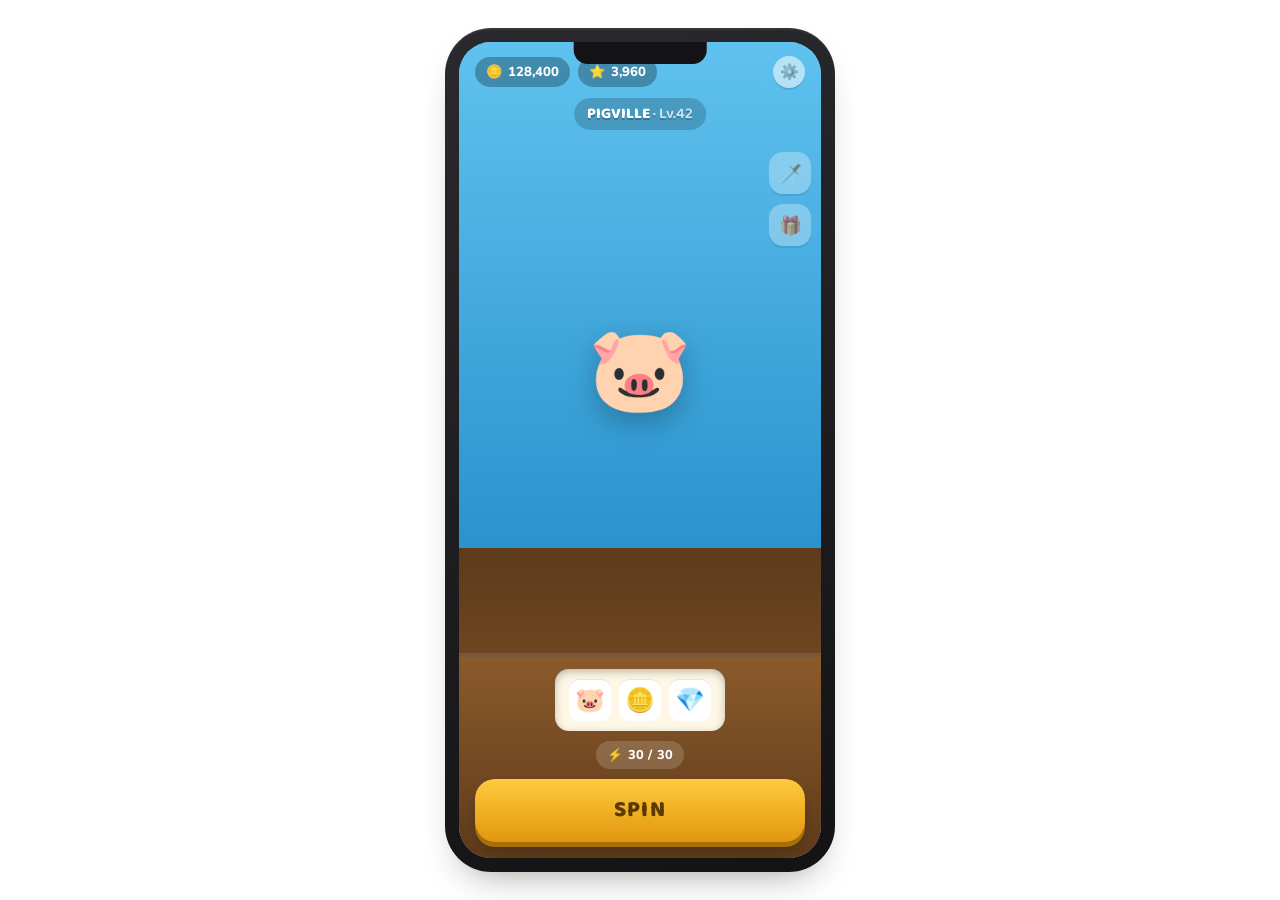
==== prototypes/minefield-scanner/index.html @ 996ea28b "Add Piggy's Minefield Scan live-ops event with playable prototype as project 6" ====
<!doctype html>
<html lang="en">
<head>
<meta charset="utf-8">
<meta name="viewport" content="width=device-width, initial-scale=1, viewport-fit=cover">
<title>Minefield Scanner</title>
<link rel="preconnect" href="https://fonts.googleapis.com">
<link rel="stylesheet" href="https://fonts.googleapis.com/css2?family=Baloo+2:wght@600;700;800&family=Nunito:wght@400;600;700;800;900&family=JetBrains+Mono:wght@500;700&display=swap">
<style>
/* ---------- tokens ---------- */
:root{
  --doc-bg:#ECE6D4;
  --doc-bg2:#E0D8BE;
  --doc-ink:#241D14;
  --doc-sub:#6E6650;
  --doc-accent:#D9531F;
  --doc-accent2:#66803A;
  --doc-line:rgba(36,29,20,.16);
  --doc-card:#FAF6EA;
  --doc-card-line:rgba(36,29,20,.12);
  --doc-shadow:rgba(36,29,20,.18);

  --g-sky:#5FC2EF; --g-sky-deep:#2A93CE;
  --g-gold:#FFCB3E; --g-gold-deep:#E2960F;
  --g-ember:#FF7A45; --g-ember-deep:#D9531F;
  --g-wood:#8B5A2B; --g-wood-deep:#5E3B1B;
  --g-cream:#FFF7E6;
  --g-ink:#2B2318;
  --g-olive:#8FA84E; --g-olive-deep:#61782F;
  --g-sand:#EFDFB0; --g-sand-deep:#D8C186;
  --g-danger:#E5473A; --g-danger-deep:#B22E22;
  --g-safe:#3FA968; --g-safe-deep:#277C48;
  --g-tile:#DFCF9F; --g-tile-edge:#B69C63;
}
@media (prefers-color-scheme: dark){
  :root:not([data-theme="light"]){
    --doc-bg:#141E18;
    --doc-bg2:#0F1712;
    --doc-ink:#EAF0E4;
    --doc-sub:#93A78F;
    --doc-accent:#FF8452;
    --doc-accent2:#9BC168;
    --doc-line:rgba(234,240,228,.14);
    --doc-card:#1B2820;
    --doc-card-line:rgba(234,240,228,.10);
    --doc-shadow:rgba(0,0,0,.45);
  }
}
:root[data-theme="dark"]{
  --doc-bg:#141E18;
  --doc-bg2:#0F1712;
  --doc-ink:#EAF0E4;
  --doc-sub:#93A78F;
  --doc-accent:#FF8452;
  --doc-accent2:#9BC168;
  --doc-line:rgba(234,240,228,.14);
  --doc-card:#1B2820;
  --doc-card-line:rgba(234,240,228,.10);
  --doc-shadow:rgba(0,0,0,.45);
}

*{box-sizing:border-box;}
html,body{margin:0;height:100%;}
/* just the phone: it fills the window it is shown in (the portfolio embeds it in a frame) */
body{
  background:transparent;
  font-family:'Nunito',system-ui,sans-serif;
  display:flex; align-items:center; justify-content:center;
  min-height:100%;
}
.phone-frame{
  position:relative;
  width:min(390px, calc(100vw - 16px), calc((100vh - 16px) * 390 / 844));
  aspect-ratio:390/844;
  background:linear-gradient(160deg,#2A2A2E,#131316);
  border-radius:46px;
  padding:14px;
  box-shadow:0 18px 36px -18px rgba(36,29,20,.45), 0 2px 0 rgba(255,255,255,.06) inset;
}
.phone-notch{
  position:absolute;
  top:14px; left:50%;
  transform:translateX(-50%);
  width:34%;
  height:22px;
  background:#131316;
  border-radius:0 0 14px 14px;
  z-index:5;
}
.screen{
  position:relative;
  width:100%;
  height:100%;
  border-radius:32px;
  overflow:hidden;
  background:var(--g-sky);
  font-family:'Nunito',sans-serif;
  color:var(--g-ink);
}
/* ---------- panels ---------- */
.panel{
  position:absolute; inset:0;
  display:flex; flex-direction:column;
  opacity:0; pointer-events:none;
  transform:translateX(4%);
  transition:opacity .3s ease, transform .3s ease;
}
.panel.active{opacity:1; pointer-events:auto; transform:translateX(0);}

/* ---------- shared bits ---------- */
.icon-btn{
  width:36px;height:36px;border-radius:50%;
  border:none; display:flex; align-items:center; justify-content:center;
  background:rgba(255,255,255,.55);
  font-size:1.05rem; cursor:pointer;
  box-shadow:0 2px 0 rgba(0,0,0,.12);
}
.icon-btn:active{transform:translateY(1px); box-shadow:none;}
.icon-btn.small{width:32px;height:32px;font-size:.95rem;}
.icon-btn.round{position:relative;background:var(--g-cream);}
.icon-btn.corner{position:absolute; top:14px; left:14px; z-index:4;}
.icon-btn.img-btn{width:48px; height:48px; background:transparent; box-shadow:none;}
.icon-btn.img-btn img{width:100%; height:100%; object-fit:contain;}
.icon-btn.img-btn:active{box-shadow:none;}

.cta-btn{
  font-family:'Baloo 2',sans-serif;
  font-weight:800;
  font-size:1.05rem;
  letter-spacing:.03em;
  color:#fff;
  border:none;
  border-radius:18px;
  padding:.95rem 1.2rem;
  background:linear-gradient(180deg, var(--g-ember), var(--g-ember-deep));
  box-shadow:0 4px 0 var(--g-ember-deep), 0 8px 16px -6px rgba(217,83,31,.5);
  cursor:pointer;
}
.cta-btn:active{transform:translateY(3px); box-shadow:0 1px 0 var(--g-ember-deep);}
.cta-btn.danger{background:linear-gradient(180deg, var(--g-danger), var(--g-danger-deep)); box-shadow:0 4px 0 var(--g-danger-deep);}
.link-btn{
  background:none;border:none;
  font-family:'Nunito',sans-serif;font-weight:800;
  color:var(--g-ink);opacity:.65;
  font-size:.85rem;text-decoration:underline;
  cursor:pointer;padding:.4rem;
}

/* ---------- main screen ---------- */
#scr-main{background:linear-gradient(180deg,var(--g-sky) 0%, var(--g-sky-deep) 62%, var(--g-wood-deep) 62%, var(--g-wood) 100%);}
.game-topbar{
  display:flex; align-items:center; gap:.5rem;
  padding:14px 16px 0;
}
.stat-chip{
  display:flex; align-items:center; gap:.35rem;
  background:rgba(0,0,0,.28);
  color:#fff; font-weight:800;
  font-variant-numeric:tabular-nums;
  border-radius:999px;
  padding:.35rem .7rem;
  font-size:.82rem;
}
.game-topbar .icon-btn{margin-left:auto;}
.village-art{
  flex:1; position:relative;
  display:flex; align-items:center; justify-content:center;
  min-height:0;
}
.village-banner{
  position:absolute; top:10px; left:50%; transform:translateX(-50%);
  font-family:'Baloo 2',sans-serif; font-weight:800; font-size:.95rem;
  color:#fff; text-shadow:0 2px 0 rgba(0,0,0,.25);
  background:rgba(0,0,0,.18); padding:.25rem .8rem; border-radius:999px;
}
.village-banner span{opacity:.75; font-weight:600;}
.pig-hero{font-size:5.2rem; filter:drop-shadow(0 10px 14px rgba(0,0,0,.25));}
.side-rail{
  position:absolute; right:10px; top:64px;
  display:flex; flex-direction:column; gap:10px; z-index:3;
}
.rail-icon{
  width:42px;height:42px;border-radius:14px;
  display:flex;align-items:center;justify-content:center;
  background:rgba(255,255,255,.55); font-size:1.15rem;
  box-shadow:0 2px 0 rgba(0,0,0,.15);
}
.rail-icon.dim{opacity:.55; filter:grayscale(.2);}
.scanner-icon{
  border:none; position:relative; cursor:pointer;
  opacity:0; transform:scale(.6);
  transition:opacity .35s ease, transform .35s ease;
}
.icon-btn.round.scanner-icon{background:transparent; box-shadow:none;}
.scanner-icon.reveal{opacity:1; transform:scale(1);}
.scanner-icon.hidden{display:none;}
.scanner-icon.glow{animation:scannerGlow 1.6s ease-in-out infinite;}
@keyframes scannerGlow{
  0%,100%{box-shadow:0 0 0 0 rgba(255,203,62,.55), 0 2px 0 rgba(0,0,0,.15);}
  50%{box-shadow:0 0 0 9px rgba(255,203,62,0), 0 2px 0 rgba(0,0,0,.15);}
}
.scanner-icon.cooldown{filter:grayscale(1); opacity:.6;}
.scanner-glyph-img{width:122%; height:122%; object-fit:contain;}
.scanner-badge{
  position:absolute; top:-6px; right:-6px;
  background:var(--g-ember-deep); color:#fff;
  font-size:.65rem; font-weight:800;
  min-width:18px;height:18px;border-radius:999px;
  display:flex;align-items:center;justify-content:center;
  padding:0 4px;
  font-variant-numeric:tabular-nums;
}
.scanner-badge.zero{display:none;}

.slot-deck{
  background:linear-gradient(180deg,var(--g-wood),var(--g-wood-deep));
  border-top:4px solid rgba(255,255,255,.15);
  padding:12px 16px 16px;
  display:flex; flex-direction:column; gap:10px; align-items:center;
}
.reel-window{
  display:flex; gap:8px;
  background:var(--g-cream);
  border-radius:14px;
  padding:10px 14px;
  box-shadow:inset 0 3px 8px rgba(0,0,0,.25);
}
.reel{
  width:42px;height:42px;border-radius:10px;
  background:#fff;
  display:flex;align-items:center;justify-content:center;
  font-size:1.5rem;
  box-shadow:0 1px 0 rgba(0,0,0,.1) inset;
}
.energy-row{display:flex; align-items:center; gap:8px;}
.energy-chip{
  display:flex; align-items:center; gap:.3rem;
  background:rgba(255,255,255,.16); color:#fff;
  border-radius:999px; padding:.3rem .7rem;
  font-weight:800; font-size:.8rem;
  font-variant-numeric:tabular-nums;
}
.freespins-chip{
  background:linear-gradient(180deg,var(--g-gold),var(--g-gold-deep));
  color:#5b3a00; font-weight:800; font-size:.78rem;
  border-radius:999px; padding:.3rem .7rem;
}
.freespins-chip.hidden{display:none;}
.spin-btn{
  width:100%;
  font-family:'Baloo 2',sans-serif; font-weight:800; font-size:1.4rem;
  letter-spacing:.06em; color:#5b3a00;
  border:none; border-radius:20px; padding:.85rem;
  background:linear-gradient(180deg,var(--g-gold),var(--g-gold-deep));
  box-shadow:0 5px 0 #a86e08, 0 10px 18px -6px rgba(0,0,0,.35);
  cursor:pointer;
}
.spin-btn:active{transform:translateY(3px); box-shadow:0 2px 0 #a86e08;}
.spin-btn.spinning{opacity:.75;}

/* ---------- entry screen ---------- */
.entry-bg{position:absolute; inset:0; width:100%; height:100%; object-fit:cover;}
.entry-start-hotspot{
  position:absolute; left:15%; right:15%; bottom:13%; height:9%;
  border:none; background:transparent; cursor:pointer; padding:0; z-index:2;
}
/* ---------- level select ---------- */
#scr-levels{background:linear-gradient(180deg,#1C3A52,#122636);}
.levels-topbar{
  display:flex; align-items:center; gap:.6rem;
  padding:12px 14px;
  background:linear-gradient(180deg,#EFE3BE,#E4D6A8);
  box-shadow:0 2px 6px rgba(0,0,0,.25);
  position:relative; z-index:2;
}
.levels-title{
  font-family:'Baloo 2',sans-serif; font-weight:800; font-size:1.05rem;
  color:var(--g-ink);
}
.event-timer{
  margin-left:auto;
  font-family:'JetBrains Mono',monospace; font-weight:700; font-size:.75rem;
  background:rgba(0,0,0,.14); color:var(--g-ink);
  padding:.3rem .55rem; border-radius:8px;
  font-variant-numeric:tabular-nums;
}
.levels-scroll{
  flex:1; overflow:hidden;
}
.map-wrap{position:relative; width:100%; height:100%;}
.map-img{display:block; width:100%; height:100%; object-fit:fill;}
.map-node{
  position:absolute; transform:translate(-50%,-50%);
  width:14%; height:auto;
  border:none; padding:0; cursor:pointer; background:transparent;
}
.map-node-icon{display:block; width:100%; height:auto;}
.event-complete-banner{
  position:absolute; left:16px; right:16px; top:50%; transform:translateY(-50%); z-index:5;
  background:linear-gradient(180deg,var(--g-gold),var(--g-gold-deep));
  border-radius:14px; padding:.8rem 1rem; text-align:center;
  font-family:'Baloo 2',sans-serif; font-weight:800; color:#5b3a00;
  box-shadow:0 8px 20px -6px rgba(0,0,0,.5);
}
.event-complete-banner.hidden{display:none;}

/* ---------- game event screen ---------- */
#scr-game{background-image:url('assets/Background.jpg'); background-size:cover; background-position:center;}
.game-topbar--event{
  align-items:flex-start;
  padding:12px 12px 0;
  gap:.5rem;
}
.goal-banner{flex:1; display:flex; flex-direction:column; gap:.35rem; padding-top:.1rem;}
.goal-logo{
  display:block; width:100%; height:auto;
  object-fit:contain; margin:0 auto;
}
.progress-row{display:flex; align-items:center; gap:.5rem;}
.progress-track{
  flex:1; height:10px; border-radius:999px; background:rgba(0,0,0,.15); overflow:hidden;
}
.progress-fill{height:100%; width:0%; background:linear-gradient(90deg,var(--g-gold),var(--g-ember)); transition:width .35s ease;}
.progress-count{
  font-family:'JetBrains Mono',monospace; font-weight:700; font-size:.72rem;
  background:rgba(0,0,0,.14); border-radius:6px; padding:.15rem .4rem;
  font-variant-numeric:tabular-nums;
}
.pip-row{display:flex; gap:5px; justify-content:center; flex-wrap:wrap;}
.rpip{
  width:16px;height:16px;border-radius:5px;
  background:rgba(0,0,0,.18);
  display:flex;align-items:center;justify-content:center;
  font-size:.5rem;
}
.rpip.filled{background:linear-gradient(180deg,var(--g-gold),var(--g-gold-deep));}
.level-tag{
  text-align:center; font-family:'JetBrains Mono',monospace; font-weight:700;
  font-size:.72rem; color:rgba(43,35,24,.72); letter-spacing:.03em;
  margin:.35rem 0 .1rem;
}
.board-wrap{flex:1; display:flex; align-items:center; justify-content:center; padding:8px 16px;}
.board{
  width:100%; max-width:320px;
  display:grid; gap:6px;
  grid-template-columns:repeat(var(--cols),1fr);
}
.tile{
  aspect-ratio:1; border:none; border-radius:9px; cursor:pointer;
  box-shadow:0 2px 0 rgba(0,0,0,.2), inset 0 0 0 1px rgba(255,255,255,.25);
  position:relative;
  background-image:url('assets/tile-unbroken.png');
  background-size:cover;
  background-position:center;
}
.tile:active{transform:translateY(1px);}
.tile.revealed{cursor:default; box-shadow:inset 0 2px 4px rgba(0,0,0,.15);}
.tile.revealed.reward{background-image:none; background:linear-gradient(160deg,var(--g-sky),var(--g-sky-deep)); display:flex; flex-direction:column; align-items:center; justify-content:center; gap:1px;}
.tile.revealed.reward.reward-pop{animation:popIn .25s ease;}
.reward-icon{width:78%; height:78%; object-fit:contain; filter:drop-shadow(0 2px 3px rgba(0,0,0,.35));}
.tile.revealed.reward.claimed{opacity:.5; animation:none; box-shadow:inset 0 2px 4px rgba(0,0,0,.15), 0 0 0 2px rgba(255,255,255,.35) inset;}
.claimed-badge{
  position:absolute; top:3px; right:3px;
  width:13px;height:13px;border-radius:50%;
  background:rgba(0,0,0,.4); color:#fff;
  font-size:.5rem; display:flex; align-items:center; justify-content:center;
}
.tile.revealed.mine{background-image:none; background:linear-gradient(160deg,var(--g-danger),var(--g-danger-deep)); display:flex; align-items:center; justify-content:center; animation:shake .4s ease;}
.mine-icon{width:72%; height:72%; object-fit:contain; filter:drop-shadow(0 2px 3px rgba(0,0,0,.45));}
.explosion-fx{
  position:absolute; top:50%; left:50%;
  width:840%; height:840%;
  transform:translate(-50%,-50%);
  background-image:url('assets/explosion sprite sheet.png');
  background-repeat:no-repeat;
  pointer-events:none;
  z-index:8;
}
.reward-fx{
  position:absolute; top:50%; left:50%;
  width:780%; height:780%;
  transform:translate(-50%,-50%);
  background-image:url('assets/reward sprite sheet.png');
  background-repeat:no-repeat;
  pointer-events:none;
  z-index:8;
}
@keyframes popIn{0%{transform:scale(.5); opacity:0;} 100%{transform:scale(1); opacity:1;}}
@keyframes shake{0%,100%{transform:translateX(0);} 20%{transform:translateX(-3px);} 40%{transform:translateX(3px);} 60%{transform:translateX(-2px);} 80%{transform:translateX(2px);}}
.tile.revealed.clue-green{background:none; background-image:url('assets/tile-green.png'); background-size:cover; background-position:center;}
.tile.revealed.clue-yellow{background:none; background-image:url('assets/tile-yellow.png'); background-size:cover; background-position:center;}
.tile.revealed.clue-red{background:none; background-image:url('assets/tile-red.png'); background-size:cover; background-position:center;}
.val{font-family:'Nunito',sans-serif; font-size:.55rem; font-weight:900; color:#fff; text-shadow:0 1px 2px rgba(0,0,0,.5);}
.game-bottombar{
  display:flex; align-items:center; justify-content:center;
  padding:8px 16px 16px;
}
.scanner-balance{
  display:flex; align-items:center; gap:.8rem;
  background:rgba(255,255,255,.6); border-radius:999px; padding:.7rem 1.6rem;
  font-weight:800; font-size:2.2rem; font-variant-numeric:tabular-nums;
}
.scan-icon{width:60px; height:60px; object-fit:contain;}

/* ---------- overlays ---------- */
.overlay{
  position:absolute; inset:0; z-index:10;
  display:flex; align-items:flex-end; justify-content:center;
  background:rgba(20,16,10,.5);
  opacity:0; pointer-events:none;
  transition:opacity .25s ease;
}
.overlay.show{opacity:1; pointer-events:auto;}
.poster-wrap{position:absolute; inset:0;}
.poster-img-btn{position:absolute; inset:0; width:100%; height:100%; border:none; background:none; padding:0; cursor:pointer;}
.poster-img{width:100%; height:100%; object-fit:cover; display:block;}
.poster-close{position:absolute; top:14px; right:14px; z-index:2;}
.overlay.img-popup{align-items:center; padding:0 22px;}
.popup-wrap{position:relative; width:100%;}
.popup-wrap img{display:block; width:100%; height:auto;}
.popup-hot{position:absolute; border:none; background:transparent; padding:0; cursor:pointer;}
.sheet{
  width:100%;
  background:var(--g-cream); color:var(--g-ink);
  border-radius:22px 22px 0 0;
  padding:1.3rem 1.3rem 1.6rem;
  display:flex; flex-direction:column; gap:.7rem;
  transform:translateY(6%);
  transition:transform .25s ease;
  max-height:82%; overflow-y:auto;
}
.overlay.show .sheet{transform:translateY(0);}
.sheet h3{
  font-family:'Baloo 2',sans-serif; font-weight:800; font-size:1.15rem; margin:0;
}
.sheet p{margin:0; font-size:.86rem; color:#5c4f3a; line-height:1.4;}
.tut-steps{margin:0; padding-left:1.2rem; display:flex; flex-direction:column; gap:.5rem; font-size:.86rem;}
.sheet .cta-btn{width:100%;}

/* ---------- toast ---------- */
.toast{
  position:absolute; left:50%; bottom:18px; transform:translate(-50%,10px);
  background:rgba(20,16,10,.88); color:#fff;
  font-weight:700; font-size:.78rem;
  padding:.55rem .9rem; border-radius:999px;
  max-width:88%; text-align:center;
  opacity:0; pointer-events:none; transition:opacity .25s ease, transform .25s ease;
  z-index:20;
}
.toast.show{opacity:1; transform:translate(-50%,0);}

::-webkit-scrollbar{width:6px;}
::-webkit-scrollbar-thumb{background:rgba(0,0,0,.2); border-radius:99px;}

:focus-visible{outline:2px solid var(--doc-accent); outline-offset:2px;}
@media (prefers-reduced-motion: reduce){
  *{animation-duration:.001ms !important; transition-duration:.001ms !important;}
}
</style>

</head>
<body>
      <div class="phone-frame">
        <div class="phone-notch"></div>
        <div class="screen" id="screen">

          <!-- 1. MAIN GAME SCREEN -->
          <section class="panel active" id="scr-main">
            <div class="game-topbar">
              <div class="stat-chip"><span>🪙</span><span id="hudCoins">128,400</span></div>
              <div class="stat-chip"><span>⭐</span><span id="hudStars">3,960</span></div>
              <button class="icon-btn small" aria-label="Settings">⚙️</button>
            </div>
            <div class="village-art">
              <div class="village-banner">PIGVILLE <span>· Lv.42</span></div>
              <div class="pig-hero">🐷</div>
              <div class="side-rail">
                <div class="rail-icon dim" title="Raid event">🗡️</div>
                <div class="rail-icon dim" title="Card event">🎁</div>
                <button class="icon-btn round rail-icon scanner-icon hidden" id="btnScanner" aria-label="Minefield Scanner event">
                  <img src="assets/game_icon.png" class="scanner-glyph-img" alt="">
                  <span class="scanner-badge zero" id="scannerBadge">0</span>
                </button>
              </div>
            </div>
            <div class="slot-deck">
              <div class="reel-window">
                <div class="reel" id="reel0">🐷</div>
                <div class="reel" id="reel1">🪙</div>
                <div class="reel" id="reel2">💎</div>
              </div>
              <div class="energy-row">
                <div class="energy-chip"><span>⚡</span><span id="hudEnergy">30</span>/<span id="hudMaxEnergy">30</span></div>
                <div class="freespins-chip hidden" id="freeSpinsChip">+<span id="hudFreeSpins">0</span> free</div>
              </div>
              <button class="spin-btn" id="btnSpin">SPIN</button>
            </div>
          </section>

          <!-- 2. ENTRY SCREEN -->
          <section class="panel" id="scr-entry">
            <button class="icon-btn corner" id="btnEntryBack" aria-label="Back">←</button>
            <img src="assets/tutorial_screen.jpg" class="entry-bg" alt="Treasure Scan tutorial">
            <button class="entry-start-hotspot" id="btnEntryStart" aria-label="Start"></button>
          </section>

          <!-- 3. LEVEL SELECTION SCREEN -->
          <section class="panel" id="scr-levels">
            <div class="levels-topbar">
              <button class="icon-btn small" id="btnLevelsBack" aria-label="Back">←</button>
              <div class="levels-title">Sector Map</div>
              <div class="event-timer" id="eventTimer">24:00:00</div>
            </div>
            <div class="levels-scroll" id="levelsScroll">
              <div class="map-wrap">
                <img class="map-img" src="assets/level_map.jpg" alt="Sector map">
                <div id="mapNodes"></div>
                <div class="event-complete-banner hidden" id="mapDone"></div>
              </div>
            </div>
          </section>

          <!-- 4. GAME EVENT SCREEN -->
          <section class="panel" id="scr-game">
            <div class="game-topbar game-topbar--event">
              <button class="icon-btn small img-btn" id="btnInfo" aria-label="Clue rules"><img src="assets/icon-info.png" alt=""></button>
              <div class="goal-banner">
                <img class="goal-logo" src="assets/Game_title.png" alt="Treasure Scan">
                <div class="progress-row">
                  <div class="progress-track"><div class="progress-fill" id="progressFill"></div></div>
                  <div class="progress-count" id="progressCount">0/1</div>
                </div>
                <div class="pip-row" id="pipRow"></div>
              </div>
              <button class="icon-btn small img-btn" id="btnClose" aria-label="Close event"><img src="assets/icon-close.png" alt=""></button>
            </div>
            <div class="level-tag" id="levelTag">Sector 1</div>
            <div class="board-wrap"><div class="board" id="board"></div></div>
            <div class="game-bottombar">
              <div class="scanner-balance"><img src="assets/icon-scan.png" class="scan-icon" alt=""><span id="scannerBalance">0</span></div>
            </div>
          </section>

          <!-- overlays -->
          <div class="overlay poster-overlay" id="ovEventPoster">
            <div class="poster-wrap">
              <button class="poster-img-btn" id="btnPosterStart" aria-label="Start game">
                <img src="assets/event_poster.jpg" class="poster-img" alt="Treasure Scan">
              </button>
              <button class="icon-btn small img-btn poster-close" id="btnPosterClose" aria-label="Close"><img src="assets/icon-close.png" alt=""></button>
            </div>
          </div>

          <div class="overlay" id="ovTutorial">
            <div class="sheet">
              <h3>How to scan a sector</h3>
              <ol class="tut-steps">
                <li><b>Tap a tile</b> — costs 1 Scanner Point.</li>
                <li><b>Read the color</b> — green means no mine nearby, red means a mine is close, yellow means a mine AND a cache are both close.</li>
                <li><b>Deduce</b> — a green tile means every tile next to it is safe to tap.</li>
                <li><b>Bank every cache</b> before you find the mine.</li>
              </ol>
              <button class="cta-btn" id="btnTutClose">GOT IT, SCOUT</button>
            </div>
          </div>

          <div class="overlay img-popup" id="ovInfo">
            <div class="popup-wrap">
              <img src="assets/info_popup_t.png" alt="Clue key">
              <button class="popup-hot" id="btnInfoClose" aria-label="Close" style="left:84%; top:15.5%; width:11%; height:9%"></button>
            </div>
          </div>

          <div class="overlay" id="ovEnergy">
            <div class="sheet">
              <h3>Out of Energy</h3>
              <p>Spin again once Energy refills, or grab a pack now to keep scanning while the countdown runs.</p>
              <button class="cta-btn" id="btnBuyEnergy">GET ENERGY PACK</button>
              <button class="link-btn" id="btnEnergyClose">Not now</button>
            </div>
          </div>

          <div class="overlay img-popup" id="popupWin">
            <div class="popup-wrap">
              <img src="assets/win_popup.png" alt="Level complete">
              <button class="popup-hot" id="btnWinNext" aria-label="Next" style="left:26%; top:78%; width:38%; height:11%"></button>
            </div>
          </div>

          <div class="overlay img-popup" id="popupLoss">
            <div class="popup-wrap">
              <img src="assets/lost_popup.png" alt="Kaboom">
              <button class="popup-hot" id="btnRetry" aria-label="Retry" style="left:9%; top:76%; width:36%; height:9%"></button>
              <button class="popup-hot" id="btnLossMap" aria-label="Back to map" style="left:56%; top:76%; width:35%; height:9%"></button>
            </div>
          </div>

          <div class="overlay img-popup" id="ovScannerEmpty">
            <div class="popup-wrap">
              <img src="assets/spin_popup.png" alt="Out of scanner points">
              <button class="popup-hot" id="btnScannerEmptySpin" aria-label="Spin" style="left:28%; top:78%; width:44%; height:11%"></button>
            </div>
          </div>

          <div class="toast" id="toast"></div>
        </div>
      </div>
<script>
(function(){
  "use strict";

  var REWARD_IMAGES = {5:'reward_5.png', 10:'reward_10.png', 15:'reward_15.png', 25:'reward_25.png'};

  var LEVELS = [
    {name:"Sandbag Ridge",     cols:3, rows:3, mines:0, rewards:[5]},
    {name:"Trench Line",       cols:4, rows:4, mines:1, rewards:[5,10]},
    {name:"Foxhole Flats",     cols:4, rows:4, mines:2, rewards:[10,10,15]},
    {name:"Desert Outpost",    cols:6, rows:6, mines:3, rewards:[10,15,15,20]},
    {name:"Snowline Front",    cols:6, rows:6, mines:4, rewards:[15,15,20,20,25]},
    {name:"Jungle HQ Assault", cols:6, rows:6, mines:5, rewards:[15,20,20,25,25,30]}
  ];

  var state = {
    coins: 128400,
    stars: 3960,
    energy: 30,
    maxEnergy: 30,
    scannerPoints: 0,
    freeSpins: 0,
    spinning:false,
    eventUnlocked:false,
    hasSeenEntry:false,
    hasSeenTutorial:false,
    hasSeenPoster:false,
    maxUnlocked:0,
    completedLevels:[false,false,false,false,false,false],
    attempts:{},
    levelProgress:{},
    currentLevel:null,
    eventWindowEnd:null,
    cooldownEnd:null
  };

  try{ state.hasSeenTutorial = localStorage.getItem('ms_tut_seen')==='1'; }catch(e){}

  // ---------- helpers ----------
  function $(id){ return document.getElementById(id); }
  function rand(min,max){ return Math.floor(Math.random()*(max-min+1))+min; }
  function fmt(n){ return n.toLocaleString('en-US'); }
  function msToHMS(ms){
    if(ms<0) ms=0;
    var s=Math.floor(ms/1000);
    var h=String(Math.floor(s/3600)).padStart(2,'0');
    var m=String(Math.floor((s%3600)/60)).padStart(2,'0');
    var sec=String(s%60).padStart(2,'0');
    return h+':'+m+':'+sec;
  }
  function neighborsOf(idx, cols, rows){
    var r=Math.floor(idx/cols), c=idx%cols, list=[];
    for(var dr=-1; dr<=1; dr++){
      for(var dc=-1; dc<=1; dc++){
        if(dr===0 && dc===0) continue;
        var nr=r+dr, nc=c+dc;
        if(nr>=0 && nr<rows && nc>=0 && nc<cols) list.push(nr*cols+nc);
      }
    }
    return list;
  }
  function shuffle(arr){
    for(var i=arr.length-1;i>0;i--){ var j=rand(0,i); var t=arr[i]; arr[i]=arr[j]; arr[j]=t; }
    return arr;
  }
  function remainingRewardValues(lvl, already){
    var pool = lvl.rewards.slice();
    already.forEach(function(v){
      var idx = pool.indexOf(v);
      if(idx>-1) pool.splice(idx,1);
    });
    return pool;
  }

  var toastTimer=null;
  function showToast(msg){
    var t=$('toast');
    t.textContent=msg;
    t.classList.add('show');
    clearTimeout(toastTimer);
    toastTimer=setTimeout(function(){ t.classList.remove('show'); }, 2600);
  }

  function showScreen(name){
    document.querySelectorAll('.panel').forEach(function(p){ p.classList.remove('active'); });
    $('scr-'+name).classList.add('active');
  }
  function openOverlay(id){ $(id).classList.add('show'); }
  function closeOverlay(id){ $(id).classList.remove('show'); }

  // ---------- HUD ----------
  function updateHUD(){
    $('hudCoins').textContent = fmt(state.coins);
    $('hudStars').textContent = fmt(state.stars);
    $('hudEnergy').textContent = state.energy;
    $('hudMaxEnergy').textContent = state.maxEnergy;
    $('hudFreeSpins').textContent = state.freeSpins;
    $('freeSpinsChip').classList.toggle('hidden', state.freeSpins<=0);

    var badge = $('scannerBadge');
    badge.textContent = state.scannerPoints;
    badge.classList.toggle('zero', state.scannerPoints<=0);
    $('scannerBalance').textContent = state.scannerPoints;

    var btn = $('btnScanner');
    var onCooldown = state.cooldownEnd && Date.now() < state.cooldownEnd;
    btn.classList.toggle('glow', state.eventUnlocked && state.scannerPoints>0 && !onCooldown);
    btn.classList.toggle('cooldown', !!onCooldown);
  }

  function checkThreshold(){
    if(!state.eventUnlocked && state.stars>=4000){
      state.eventUnlocked = true;
      var btn = $('btnScanner');
      btn.classList.remove('hidden');
      requestAnimationFrame(function(){ btn.classList.add('reveal'); });
      if(!state.hasSeenPoster){ openOverlay('ovEventPoster'); return true; }
    }
    return false;
  }

  // ---------- spin ----------
  var SYMBOLS = ['🐷','🪙','💎','🦴','🐔','⭐'];
  function spin(){
    if(state.spinning) return;
    if(state.freeSpins<=0 && state.energy<=0){ openOverlay('ovEnergy'); return; }
    state.spinning = true;
    var btn=$('btnSpin'); btn.disabled=true; btn.classList.add('spinning');
    var reels=[$('reel0'),$('reel1'),$('reel2')];
    var ticks=0;
    var iv=setInterval(function(){
      reels.forEach(function(r){ r.textContent = SYMBOLS[rand(0,SYMBOLS.length-1)]; });
      ticks++;
      if(ticks>9){ clearInterval(iv); settleSpin(); }
    }, 65);
  }
  function settleSpin(){
    if(state.freeSpins>0){ state.freeSpins--; } else { state.energy--; }
    var coinsWon = rand(800,5200), starsWon = rand(40,140);
    state.coins += coinsWon;
    state.stars += starsWon;
    state.scannerPoints += 1;
    [$('reel0'),$('reel1'),$('reel2')].forEach(function(r){ r.textContent = SYMBOLS[rand(0,SYMBOLS.length-1)]; });
    updateHUD();
    var posterShown = checkThreshold();
    state.spinning=false;
    var btn=$('btnSpin'); btn.disabled=false; btn.classList.remove('spinning');
    if(!posterShown){ showToast('+'+fmt(coinsWon)+' coins · +'+starsWon+' ★ · +1 🧭 scanner point'); }
  }

  setInterval(function(){
    if(state.energy < state.maxEnergy){ state.energy++; updateHUD(); }
  }, 4500);

  // ---------- level select ----------
  var NODE_POS = [
    {x:78,   y:79.3}, // Sandbag Ridge · #1
    {x:51,   y:72.3}, // Trench Line · #2
    {x:51,   y:62.0}, // Foxhole Flats · #3
    {x:51,   y:53.3}, // Desert Outpost · #4
    {x:51,   y:43.3}, // Snowline Front · #5
    {x:51,   y:31.5}  // Jungle HQ Assault · #6
  ];
  var NODE_ICONS = {locked:'Treasure_locked.png', current:'Treasure_closed.png', completed:'Treasure_open.png'};
  function renderLevels(){
    var html = LEVELS.map(function(lvl,i){
      var status = state.completedLevels[i] ? 'completed' : (i===state.maxUnlocked ? 'current' : 'locked');
      var pos = NODE_POS[i];
      return '<button class="level-node map-node" data-idx="'+i+'" style="left:'+pos.x+'%; top:'+pos.y+'%" aria-label="'+lvl.name+' · Sector '+(i+1)+'"><img class="map-node-icon" src="assets/'+NODE_ICONS[status]+'" alt=""></button>';
    }).join('');
    $('mapNodes').innerHTML = html;

    var doneEl = $('mapDone');
    if(state.completedLevels.every(Boolean)){
      doneEl.innerHTML = '🏅 All sectors cleared!<br>Reopens in <span id="cooldownInline">'+msToHMS((state.cooldownEnd||Date.now())-Date.now())+'</span>';
      doneEl.classList.remove('hidden');
    } else {
      doneEl.classList.add('hidden');
    }
  }
  $('levelsScroll').addEventListener('click', function(e){
    var node = e.target.closest('.level-node');
    if(!node) return;
    var i = +node.dataset.idx;
    if(i > state.maxUnlocked && !state.completedLevels[i]){ showToast('Clear the previous sector first.'); return; }
    openLevel(i);
  });

  // ---------- game attempt / board ----------
  function newAttempt(levelIdx){
    return { level:levelIdx, board:null, firstClickDone:false, gameOver:false, won:false, lost:false };
  }
  function currentAttempt(){ return state.attempts[state.currentLevel]; }

  function generateBoard(levelIdx, excludeIdx){
    var lvl = LEVELS[levelIdx];
    var n = lvl.cols*lvl.rows;
    var already = state.levelProgress[levelIdx] || [];
    var remaining = remainingRewardValues(lvl, already);

    var pool = [];
    for(var i=0;i<n;i++){ if(i!==excludeIdx) pool.push(i); }
    shuffle(pool);
    var minePositions = pool.splice(0, lvl.mines);
    var claimedPositions = pool.splice(0, already.length);
    var rewardPositions = pool.splice(0, remaining.length);
    var rewardValues = shuffle(remaining.slice());

    var cells = new Array(n);
    for(i=0;i<n;i++) cells[i] = {type:'neutral', revealed:false};
    minePositions.forEach(function(p){ cells[p] = {type:'mine', revealed:false}; });
    claimedPositions.forEach(function(p,idx){ cells[p] = {type:'reward', rewardValue:already[idx], revealed:true, claimed:true}; });
    rewardPositions.forEach(function(p,idx){ cells[p] = {type:'reward', rewardValue:rewardValues[idx], revealed:false}; });

    for(i=0;i<n;i++){
      if(cells[i].type!=='neutral') continue;
      var nbs = neighborsOf(i, lvl.cols, lvl.rows);
      var hasReward=false, hasMine=false;
      nbs.forEach(function(j){
        if(cells[j].type==='reward') hasReward=true;
        if(cells[j].type==='mine') hasMine=true;
      });
      cells[i].clue = hasMine ? (hasReward ? 'yellow' : 'red') : 'green';
    }
    return cells;
  }

  function openLevel(i){
    state.currentLevel = i;
    if(state.levelProgress[i] === undefined) state.levelProgress[i] = [];
    var prev = state.attempts[i];
    if(!prev || prev.gameOver){
      if(prev && prev.won){ state.levelProgress[i] = []; }
      state.attempts[i] = newAttempt(i);
    }
    showScreen('game');
    renderGameHeader();
    renderBoard();
    if(!state.hasSeenTutorial) openOverlay('ovTutorial');
  }

  function renderGameHeader(){
    var a = currentAttempt(), lvl = LEVELS[a.level];
    var total = lvl.rewards.length;
    var found = (state.levelProgress[a.level]||[]).length;
    $('levelTag').textContent = 'Sector '+(a.level+1);
    $('progressFill').style.width = (total? (found/total*100):0)+'%';
    $('progressCount').textContent = found+'/'+total;
    var sorted = lvl.rewards.slice().sort(function(x,y){return x-y;});
    $('pipRow').innerHTML = sorted.map(function(v,idx){
      return '<div class="rpip '+(idx<found?'filled':'')+'"></div>';
    }).join('');
  }

  function cellHTML(cell, idx){
    if(!cell || !cell.revealed){
      return '<button class="tile" data-idx="'+idx+'"></button>';
    }
    if(cell.type==='mine'){
      return '<button class="tile revealed mine" data-idx="'+idx+'" disabled><img src="assets/bomb-icon.png" class="mine-icon" alt=""></button>';
    }
    if(cell.type==='reward'){
      var claimedClass = cell.claimed ? ' claimed' : '';
      var badge = cell.claimed ? '<span class="claimed-badge">✓</span>' : '';
      var rewardImg = REWARD_IMAGES[cell.rewardValue];
      var rewardContent = rewardImg
        ? '<img src="assets/'+rewardImg+'" class="reward-icon" alt="">'
        : '<img src="assets/reward.png" class="reward-icon" alt=""><span class="val">+'+cell.rewardValue+'</span>';
      return '<button class="tile revealed reward'+claimedClass+'" data-idx="'+idx+'" disabled>'+rewardContent+badge+'</button>';
    }
    return '<button class="tile revealed clue-'+cell.clue+'" data-idx="'+idx+'" disabled></button>';
  }

  function renderBoard(){
    var a = currentAttempt(), lvl = LEVELS[a.level];
    var boardEl = $('board');
    boardEl.style.setProperty('--cols', lvl.cols);
    var n = lvl.cols*lvl.rows;
    var html = '';
    for(var i=0;i<n;i++){
      var cell = a.board ? a.board[i] : null;
      html += cellHTML(cell, i);
    }
    boardEl.innerHTML = html;
  }

  $('board').addEventListener('click', function(e){
    var t = e.target.closest('.tile');
    if(!t || t.disabled) return;
    revealTile(+t.dataset.idx);
  });

  function revealTile(idx){
    var a = currentAttempt();
    if(a.gameOver) return;
    var lvl = LEVELS[a.level];

    if(!a.firstClickDone){
      a.board = generateBoard(a.level, idx);
      a.firstClickDone = true;
    }
    var cell = a.board[idx];
    if(cell.revealed) return;

    if(state.scannerPoints < 1){
      openOverlay('ovScannerEmpty');
      return;
    }
    state.scannerPoints -= 1;
    updateHUD();

    if(cell.type==='mine'){
      cell.revealed = true;
      a.gameOver = true; a.lost = true;
    } else if(cell.type==='reward'){
      cell.revealed = true;
      state.levelProgress[a.level].push(cell.rewardValue);
      if(state.levelProgress[a.level].length === lvl.rewards.length){ a.gameOver = true; a.won = true; }
    } else {
      cell.revealed = true;
    }

    renderBoard();
    renderGameHeader();

    if(a.lost){
      var mineTile = $('board').querySelector('[data-idx="'+idx+'"]');
      if(mineTile) playExplosion(mineTile);
      setTimeout(openLossPopup, 850);
    }
    else if(cell.type==='reward'){
      var rewardTile = $('board').querySelector('[data-idx="'+idx+'"]');
      if(rewardTile){
        rewardTile.classList.add('reward-pop');
        playRewardFX(rewardTile);
      }
      if(a.won) setTimeout(openWinPopup, 500);
    }
  }

  var EXPLOSION_FRAMES = 10, EXPLOSION_COLS = 5, EXPLOSION_FRAME_MS = 60;
  var REWARD_FRAMES = 10, REWARD_COLS = 5, REWARD_FRAME_MS = 50;
  function playSpriteFX(tileEl, className, frames, cols, frameMs){
    var rows = Math.ceil(frames / cols);
    var fx = document.createElement('div');
    fx.className = className;
    fx.style.backgroundSize = (cols*100)+'% '+(rows*100)+'%';
    tileEl.appendChild(fx);
    var frame = 0;
    var iv = setInterval(function(){
      var col = frame % cols, row = Math.floor(frame / cols);
      var xPct = cols>1 ? col*100/(cols-1) : 0;
      var yPct = rows>1 ? row*100/(rows-1) : 0;
      fx.style.backgroundPosition = xPct+'% '+yPct+'%';
      frame++;
      if(frame >= frames){
        clearInterval(iv);
        fx.remove();
      }
    }, frameMs);
  }
  function playExplosion(tileEl){ playSpriteFX(tileEl, 'explosion-fx', EXPLOSION_FRAMES, EXPLOSION_COLS, EXPLOSION_FRAME_MS); }
  function playRewardFX(tileEl){ playSpriteFX(tileEl, 'reward-fx', REWARD_FRAMES, REWARD_COLS, REWARD_FRAME_MS); }

  function openWinPopup(){
    var a = currentAttempt(), lvl = LEVELS[a.level];
    state.completedLevels[a.level] = true;
    if(a.level+1 <= 5) state.maxUnlocked = Math.max(state.maxUnlocked, a.level+1);
    var values = state.levelProgress[a.level] || [];
    var total = values.reduce(function(x,y){return x+y;},0);
    state.freeSpins += total;
    updateHUD();

    openOverlay('popupWin');
  }
  $('btnWinNext').addEventListener('click', function(){
    closeOverlay('popupWin');
    if(state.completedLevels.every(Boolean)){
      state.cooldownEnd = Date.now() + 24*3600*1000;
      showScreen('main');
      showToast('🏅 All sectors cleared — Minefield reopens in 24h.');
      updateHUD();
    } else {
      showScreen('levels');
      renderLevels();
    }
  });

  function openLossPopup(){ openOverlay('popupLoss'); }
  $('btnRetry').addEventListener('click', function(){
    state.attempts[state.currentLevel] = newAttempt(state.currentLevel);
    closeOverlay('popupLoss');
    renderBoard();
    renderGameHeader();
  });
  $('btnLossMap').addEventListener('click', function(){
    state.attempts[state.currentLevel] = newAttempt(state.currentLevel);
    closeOverlay('popupLoss');
    showScreen('levels');
    renderLevels();
  });

  $('btnScannerEmptySpin').addEventListener('click', function(){
    closeOverlay('ovScannerEmpty');
    showScreen('main');
  });

  // ---------- wiring ----------
  $('btnSpin').addEventListener('click', spin);

  function openScannerFlow(){
    if(state.cooldownEnd && Date.now() < state.cooldownEnd){
      showToast('Minefield reopens in '+msToHMS(state.cooldownEnd-Date.now()));
      return;
    }
    if(!state.hasSeenEntry){ showScreen('entry'); return; }
    var lvlIdx = state.currentLevel;
    var attempt = lvlIdx!=null ? state.attempts[lvlIdx] : null;
    if(attempt && !attempt.won){ openLevel(lvlIdx); }
    else { showScreen('levels'); renderLevels(); }
  }
  $('btnScanner').addEventListener('click', openScannerFlow);
  $('btnEntryBack').addEventListener('click', function(){ showScreen('main'); });
  $('btnEntryStart').addEventListener('click', function(){
    state.hasSeenEntry = true;
    if(!state.eventWindowEnd) state.eventWindowEnd = Date.now() + 24*3600*1000;
    showScreen('levels');
    renderLevels();
  });
  $('btnLevelsBack').addEventListener('click', function(){ showScreen('main'); });

  $('btnInfo').addEventListener('click', function(){ openOverlay('ovInfo'); });
  $('btnInfoClose').addEventListener('click', function(){ closeOverlay('ovInfo'); });

  $('btnClose').addEventListener('click', function(){ showScreen('levels'); renderLevels(); });

  $('btnTutClose').addEventListener('click', function(){
    state.hasSeenTutorial = true;
    try{ localStorage.setItem('ms_tut_seen','1'); }catch(e){}
    closeOverlay('ovTutorial');
  });

  $('btnEnergyClose').addEventListener('click', function(){ closeOverlay('ovEnergy'); });
  $('btnBuyEnergy').addEventListener('click', function(){
    closeOverlay('ovEnergy');
    showToast('This is where the Energy Pack purchase flow would open.');
  });

  function markPosterSeen(){
    state.hasSeenPoster = true;
  }
  $('btnPosterClose').addEventListener('click', function(){
    markPosterSeen();
    closeOverlay('ovEventPoster');
  });
  $('btnPosterStart').addEventListener('click', function(){
    markPosterSeen();
    closeOverlay('ovEventPoster');
    openScannerFlow();
  });

  // ---------- timers ----------
  setInterval(function(){
    if(state.eventWindowEnd){
      var remaining = state.eventWindowEnd - Date.now();
      $('eventTimer').textContent = remaining>0 ? msToHMS(remaining) : 'Window closed';
    }
    var inline = $('cooldownInline');
    if(inline && state.cooldownEnd){ inline.textContent = msToHMS(state.cooldownEnd-Date.now()); }
    updateHUD();
  }, 1000);

  // ---------- init ----------
  updateHUD();
  showScreen('main');
})();
</script>
</body>
</html>
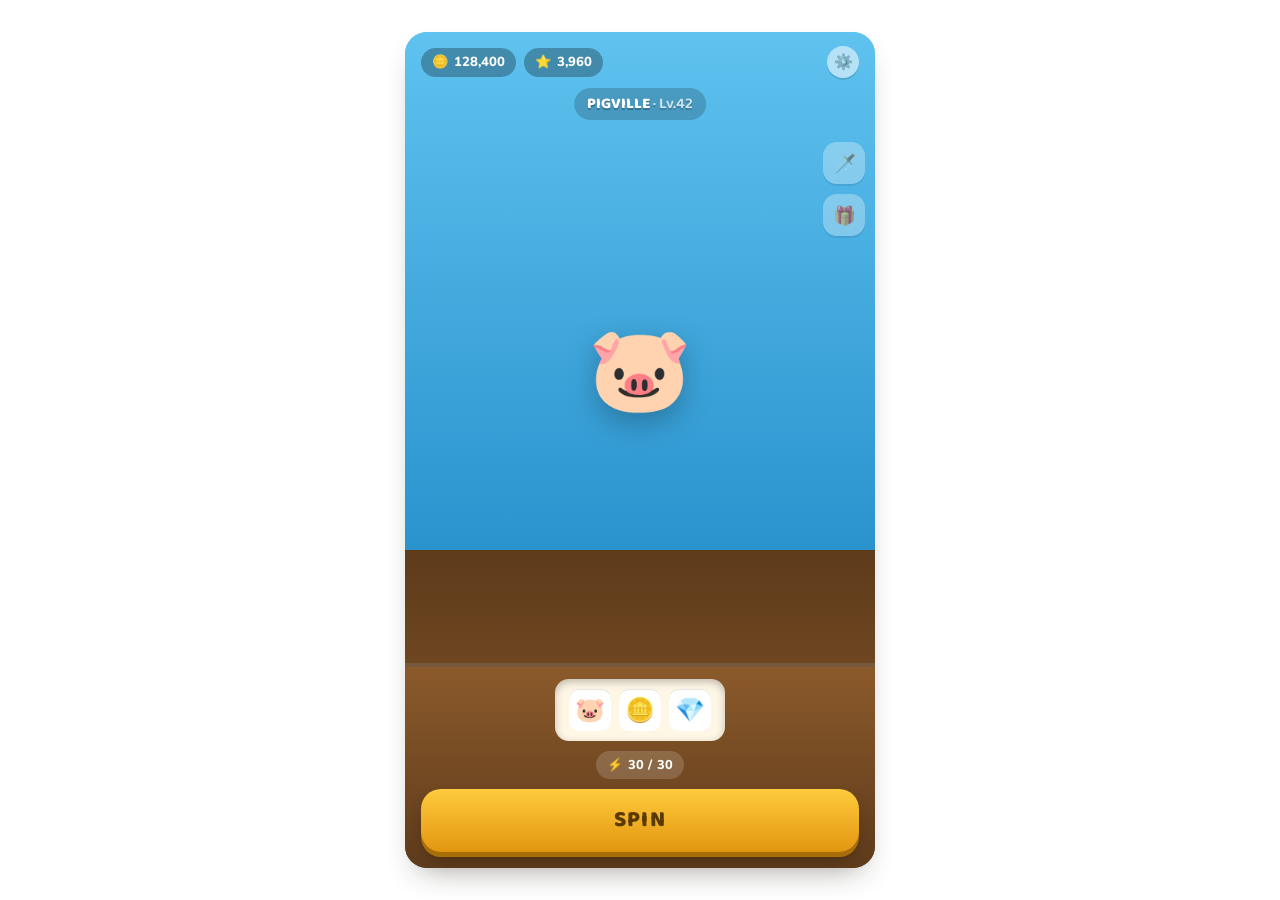
==== commit 8845c11f: "Minefield Scan: UI examples, out-of-points pop-up, bezel-free centered prototype; wider project page" ====
--- a/prototypes/minefield-scanner/index.html
+++ b/prototypes/minefield-scanner/index.html
@@ -68,30 +68,19 @@
   display:flex; align-items:center; justify-content:center;
   min-height:100%;
 }
+/* no device bezel: just the game screen, in the 9:16 shape the game art is drawn for, so nothing gets cropped */
 .phone-frame{
   position:relative;
-  width:min(390px, calc(100vw - 16px), calc((100vh - 16px) * 390 / 844));
-  aspect-ratio:390/844;
-  background:linear-gradient(160deg,#2A2A2E,#131316);
-  border-radius:46px;
-  padding:14px;
-  box-shadow:0 18px 36px -18px rgba(36,29,20,.45), 0 2px 0 rgba(255,255,255,.06) inset;
-}
-.phone-notch{
-  position:absolute;
-  top:14px; left:50%;
-  transform:translateX(-50%);
-  width:34%;
-  height:22px;
-  background:#131316;
-  border-radius:0 0 14px 14px;
-  z-index:5;
+  width:min(470px, calc(100vw - 16px), calc((100vh - 16px) * 9 / 16));
+  aspect-ratio:9/16;
+  border-radius:22px;
+  box-shadow:0 14px 30px -14px rgba(36,29,20,.45);
 }
 .screen{
   position:relative;
   width:100%;
   height:100%;
-  border-radius:32px;
+  border-radius:22px;
   overflow:hidden;
   background:var(--g-sky);
   font-family:'Nunito',sans-serif;
@@ -461,7 +450,6 @@
 </head>
 <body>
       <div class="phone-frame">
-        <div class="phone-notch"></div>
         <div class="screen" id="screen">
 
           <!-- 1. MAIN GAME SCREEN -->
